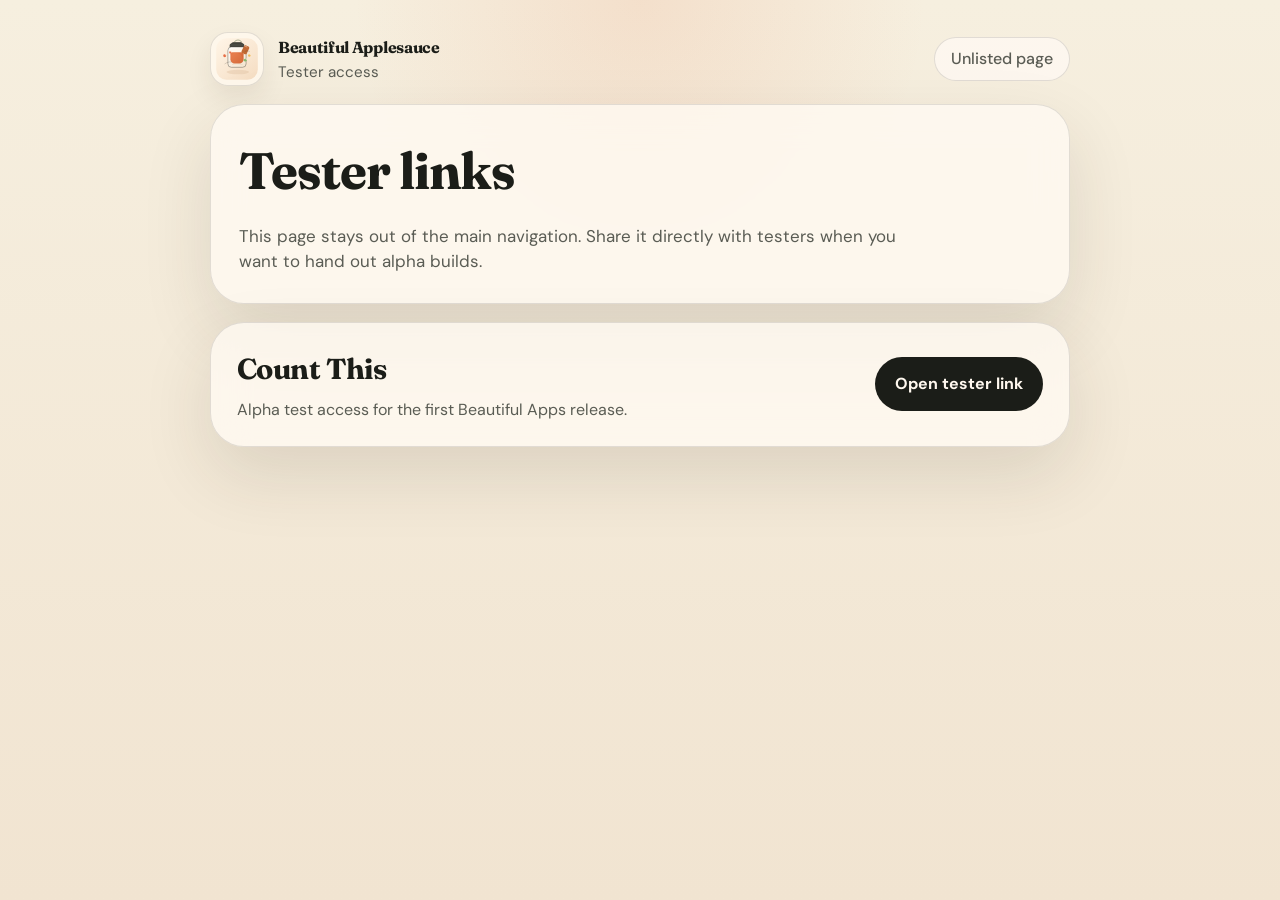
==== links/index.html @ a37e6dd3 "initial beautiful applesauce site" ====
<!doctype html>
<html lang="en">
  <head>
    <meta charset="UTF-8" />
    <meta name="viewport" content="width=device-width, initial-scale=1.0" />
    <meta name="robots" content="noindex, nofollow" />
    <meta name="description" content="Tester links for Beautiful Apps alpha builds." />
    <title>Beautiful Applesauce Links</title>
    <link rel="preconnect" href="https://fonts.googleapis.com" />
    <link rel="preconnect" href="https://fonts.gstatic.com" crossorigin />
    <link
      href="https://fonts.googleapis.com/css2?family=Fraunces:opsz,wght@9..144,500;9..144,700&family=DM+Sans:wght@400;500;700&display=swap"
      rel="stylesheet"
    />
    <link rel="stylesheet" href="../assets/styles.css" />
  </head>
  <body class="links-page">
    <div class="page-shell links-shell">
      <header class="site-header compact">
        <a class="brand" href="/">
          <span class="brand-mark" aria-hidden="true">
            <img src="../assets/hero-mark.svg" alt="" />
          </span>
          <span class="brand-copy">
            <span class="brand-name">Beautiful Applesauce</span>
            <span class="brand-subtitle">Tester access</span>
          </span>
        </a>
        <span class="header-link muted">Unlisted page</span>
      </header>

      <main class="links-main">
        <section class="links-intro">
          <h1>Tester links</h1>
          <p>
            This page stays out of the main navigation. Share it directly with testers when you want to hand out alpha builds.
          </p>
        </section>

        <section class="link-list">
          <article class="link-card">
            <div>
              <h2>Count This</h2>
              <p>Alpha test access for the first Beautiful Apps release.</p>
            </div>
            <a
              class="link-button"
              href="https://play.google.com/apps/internaltest/4701193251673856448"
              target="_blank"
              rel="noreferrer"
            >
              Open tester link
            </a>
          </article>
        </section>
      </main>
    </div>
  </body>
</html>
---- assets/styles.css ----
:root {
  --bg: #f6efdf;
  --bg-alt: #f2e2c8;
  --surface: rgba(255, 250, 242, 0.78);
  --surface-strong: #fff8ee;
  --text: #1b1d18;
  --muted: #5a5c54;
  --line: rgba(27, 29, 24, 0.12);
  --accent: #e36f3d;
  --accent-dark: #c6552a;
  --accent-soft: #f8d2bf;
  --shadow: 0 28px 70px rgba(47, 39, 21, 0.12);
  --radius-xl: 34px;
  --radius-lg: 26px;
  --radius-md: 18px;
  --radius-sm: 12px;
  --max: 1160px;
}

* {
  box-sizing: border-box;
}

html {
  scroll-behavior: smooth;
}

body {
  margin: 0;
  min-height: 100vh;
  color: var(--text);
  background:
    radial-gradient(circle at 12% 10%, rgba(227, 111, 61, 0.16), transparent 28%),
    radial-gradient(circle at 88% 18%, rgba(189, 221, 183, 0.4), transparent 22%),
    linear-gradient(180deg, var(--bg) 0%, #f4ecd8 50%, #efe3cf 100%);
  font-family: "DM Sans", system-ui, sans-serif;
  line-height: 1.5;
}

body.links-page {
  background:
    radial-gradient(circle at 50% 0%, rgba(227, 111, 61, 0.12), transparent 26%),
    linear-gradient(180deg, var(--bg) 0%, #f1e4d1 100%);
}

a {
  color: inherit;
  text-decoration: none;
}

button,
input {
  font: inherit;
}

.page-shell {
  width: min(var(--max), calc(100vw - 48px));
  margin: 0 auto;
  padding: 24px 0 40px;
}

.site-header {
  display: flex;
  align-items: center;
  justify-content: space-between;
  gap: 16px;
  padding: 8px 0 26px;
}

.site-header.compact {
  padding-bottom: 18px;
}

.brand {
  display: inline-flex;
  align-items: center;
  gap: 14px;
}

.brand-mark {
  display: grid;
  place-items: center;
  width: 54px;
  height: 54px;
  border-radius: 18px;
  background: rgba(255, 248, 238, 0.84);
  border: 1px solid var(--line);
  box-shadow: 0 12px 26px rgba(54, 38, 16, 0.08);
  overflow: hidden;
}

.brand-mark img,
.hero-art {
  display: block;
  width: 100%;
  height: 100%;
  object-fit: cover;
}

.brand-copy {
  display: grid;
  gap: 2px;
}

.brand-name,
.hero h1,
.feature h2,
.app-teaser h2,
.phone-screen h3,
.links-intro h1,
.link-card h2 {
  font-family: "Fraunces", Georgia, serif;
  letter-spacing: -0.02em;
}

.brand-name {
  font-size: 1rem;
  font-weight: 700;
}

.brand-subtitle,
.header-link,
.signup-note,
.feature p,
.teaser-copy p,
.phone-screen p,
.links-intro p,
.link-card p {
  color: var(--muted);
}

.brand-subtitle {
  font-size: 0.95rem;
}

.header-link {
  display: inline-flex;
  align-items: center;
  min-height: 44px;
  padding: 0 16px;
  border-radius: 999px;
  border: 1px solid var(--line);
  background: rgba(255, 250, 244, 0.72);
  font-weight: 700;
}

.header-link.muted {
  font-weight: 500;
}

.hero {
  display: grid;
  grid-template-columns: minmax(0, 1.1fr) minmax(320px, 0.9fr);
  align-items: center;
  gap: 34px;
  min-height: calc(100vh - 130px);
}

.hero-copy {
  max-width: 700px;
}

.hero h1 {
  margin: 0;
  font-size: clamp(3.4rem, 7vw, 6.8rem);
  line-height: 0.95;
  max-width: 11ch;
}

.lead {
  margin: 24px 0 0;
  font-size: clamp(1.1rem, 1.5vw, 1.3rem);
  max-width: 34rem;
  color: var(--muted);
}

.signup {
  margin-top: 28px;
  display: grid;
  gap: 10px;
  max-width: 34rem;
}

.signup label {
  font-weight: 700;
}

.signup-row {
  display: flex;
  gap: 12px;
  flex-wrap: wrap;
}

.signup input {
  flex: 1 1 220px;
  min-height: 54px;
  padding: 0 18px;
  border-radius: 999px;
  border: 1px solid var(--line);
  background: rgba(255, 255, 255, 0.88);
  color: var(--text);
}

.signup input::placeholder {
  color: #8a8574;
}

.signup button,
.link-button {
  min-height: 54px;
  padding: 0 20px;
  border: 0;
  border-radius: 999px;
  background: var(--text);
  color: #fff8ef;
  font-weight: 700;
  display: inline-flex;
  align-items: center;
  justify-content: center;
  transition: transform 0.18s ease, background 0.18s ease;
}

.signup button:hover,
.link-button:hover,
.header-link:hover {
  transform: translateY(-1px);
}

.signup-note {
  margin: 0;
  font-size: 0.94rem;
}

.hero-visual {
  position: relative;
  display: grid;
  place-items: center;
  min-height: 560px;
}

.hero-art {
  width: min(100%, 540px);
  height: auto;
  filter: drop-shadow(0 36px 70px rgba(55, 37, 12, 0.16));
}

.visual-card {
  position: absolute;
  right: 8%;
  bottom: 8%;
  width: min(280px, 74%);
  padding: 18px 18px 20px;
  border-radius: 24px;
  border: 1px solid rgba(27, 29, 24, 0.1);
  background: rgba(255, 250, 242, 0.82);
  box-shadow: var(--shadow);
  backdrop-filter: blur(16px);
}

.visual-title,
.chip {
  margin: 0;
  font-weight: 700;
}

.visual-body {
  margin: 8px 0 0;
  color: var(--muted);
}

.feature-band {
  margin-top: 26px;
  display: grid;
  grid-template-columns: repeat(3, minmax(0, 1fr));
  gap: 18px;
}

.feature,
.teaser-panel,
.links-intro,
.link-card {
  border-radius: var(--radius-xl);
  border: 1px solid var(--line);
  background: var(--surface);
  box-shadow: var(--shadow);
  backdrop-filter: blur(18px);
}

.feature {
  padding: 22px 22px 24px;
}

.feature h2 {
  margin: 0 0 10px;
  font-size: 1.5rem;
}

.feature p {
  margin: 0;
}

.app-teaser {
  margin-top: 22px;
  display: grid;
  grid-template-columns: minmax(0, 1fr) minmax(360px, 0.9fr);
  gap: 24px;
  align-items: stretch;
}

.teaser-copy {
  padding: 18px 8px 18px 0;
}

.app-teaser h2 {
  margin: 0;
  font-size: clamp(2.2rem, 3vw, 3.3rem);
}

.teaser-copy p {
  margin: 18px 0 0;
  max-width: 34rem;
  font-size: 1.06rem;
}

.teaser-copy ul {
  margin: 20px 0 0;
  padding: 0;
  list-style: none;
  display: flex;
  flex-wrap: wrap;
  gap: 10px;
}

.teaser-copy li {
  padding: 10px 14px;
  border-radius: 999px;
  border: 1px solid rgba(27, 29, 24, 0.1);
  background: rgba(255, 248, 238, 0.8);
  font-weight: 700;
}

.teaser-panel {
  display: grid;
  place-items: center;
  padding: 28px;
}

.phone-shell {
  width: min(100%, 360px);
  padding: 12px;
  border-radius: 40px;
  background: linear-gradient(180deg, #1f221d, #31372f);
  box-shadow: 0 32px 56px rgba(23, 18, 8, 0.25);
}

.phone-screen {
  min-height: 440px;
  border-radius: 28px;
  padding: 28px 24px;
  background:
    radial-gradient(circle at 20% 0%, rgba(227, 111, 61, 0.18), transparent 24%),
    linear-gradient(180deg, #fffaf2 0%, #f8f0df 100%);
}

.chip {
  display: inline-flex;
  align-items: center;
  min-height: 34px;
  padding: 0 12px;
  border-radius: 999px;
  background: rgba(227, 111, 61, 0.14);
  color: var(--accent-dark);
  font-size: 0.94rem;
}

.phone-screen h3 {
  margin: 18px 0 0;
  font-size: clamp(1.9rem, 2.6vw, 2.5rem);
  line-height: 1;
}

.phone-screen p {
  margin: 14px 0 0;
  font-size: 1rem;
}

.phone-stats {
  margin-top: 28px;
  display: grid;
  gap: 12px;
}

.phone-stats span {
  display: flex;
  align-items: center;
  min-height: 52px;
  padding: 0 16px;
  border-radius: 18px;
  background: rgba(255, 255, 255, 0.76);
  border: 1px solid rgba(27, 29, 24, 0.08);
  font-weight: 700;
}

.links-shell {
  width: min(860px, calc(100vw - 48px));
}

.links-main {
  display: grid;
  gap: 18px;
  padding-bottom: 12px;
}

.links-intro {
  padding: 28px;
}

.links-intro h1 {
  margin: 0;
  font-size: clamp(2.4rem, 4vw, 4rem);
}

.links-intro p {
  margin: 14px 0 0;
  max-width: 42rem;
  font-size: 1.06rem;
}

.link-list {
  display: grid;
  gap: 16px;
}

.link-card {
  display: flex;
  align-items: center;
  justify-content: space-between;
  gap: 18px;
  padding: 24px 26px;
}

.link-card h2 {
  margin: 0;
  font-size: 1.8rem;
}

.link-card p {
  margin: 8px 0 0;
}

.link-button {
  flex: 0 0 auto;
  white-space: nowrap;
}

@media (max-width: 980px) {
  .hero,
  .app-teaser,
  .feature-band {
    grid-template-columns: 1fr;
  }

  .hero {
    min-height: auto;
    padding-top: 8px;
  }

  .hero-visual {
    min-height: 0;
    order: -1;
  }

  .feature-band {
    margin-top: 20px;
  }
}

@media (max-width: 720px) {
  .page-shell {
    width: min(var(--max), calc(100vw - 28px));
    padding-top: 16px;
  }

  .site-header,
  .link-card {
    flex-direction: column;
    align-items: flex-start;
  }

  .hero h1 {
    max-width: 12ch;
    font-size: clamp(3rem, 14vw, 4.6rem);
  }

  .signup-row {
    width: 100%;
  }

  .signup button,
  .link-button {
    width: 100%;
  }

  .visual-card {
    position: static;
    width: 100%;
    margin-top: 14px;
  }
}
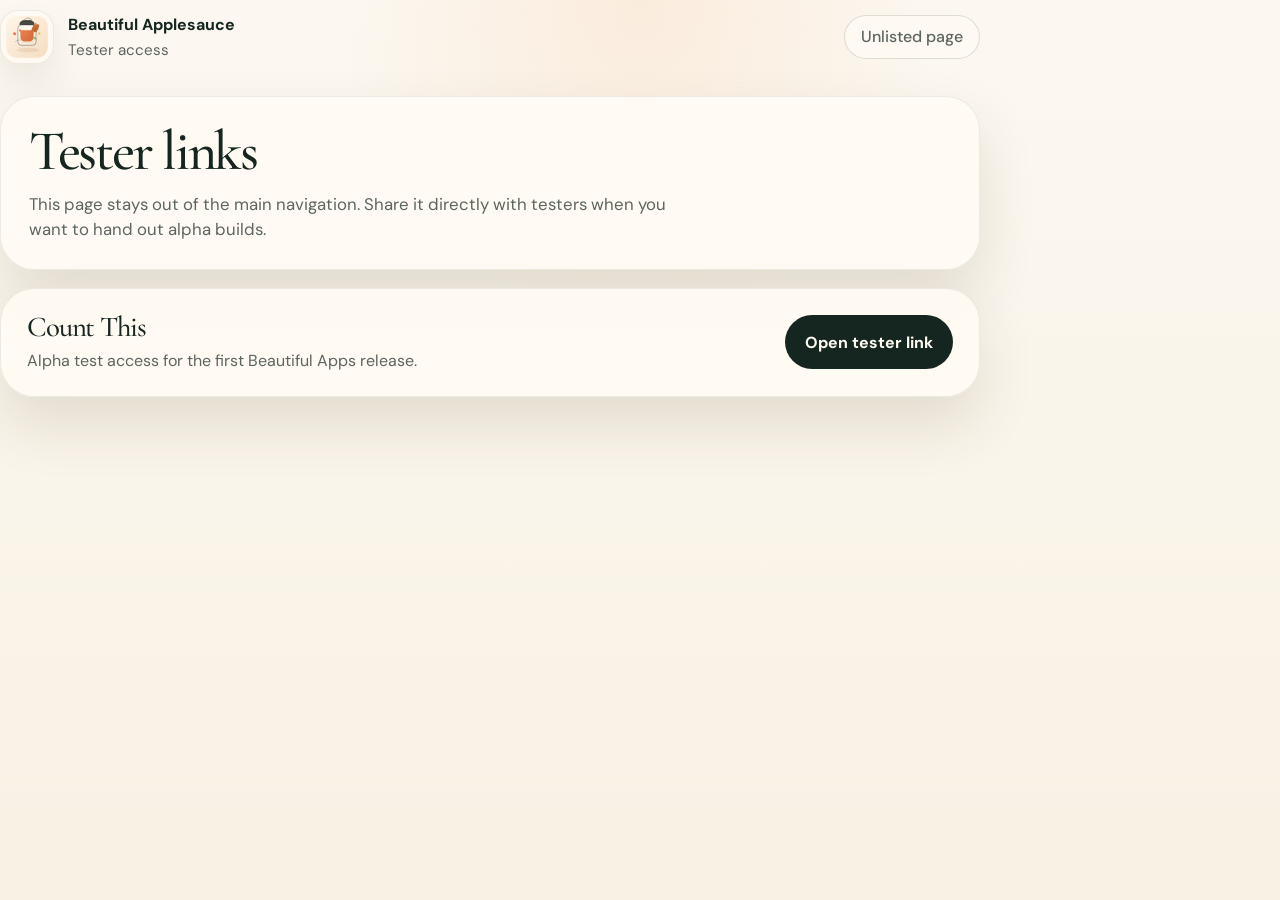
==== commit 67184c8e: "match landing page to mockup" ====
--- a/links/index.html
+++ b/links/index.html
@@ -9,7 +9,7 @@
     <link rel="preconnect" href="https://fonts.googleapis.com" />
     <link rel="preconnect" href="https://fonts.gstatic.com" crossorigin />
     <link
-      href="https://fonts.googleapis.com/css2?family=Fraunces:opsz,wght@9..144,500;9..144,700&family=DM+Sans:wght@400;500;700&display=swap"
+      href="https://fonts.googleapis.com/css2?family=Cormorant+Garamond:wght@400;500;600;700&family=DM+Sans:wght@400;500;700&display=swap"
       rel="stylesheet"
     />
     <link rel="stylesheet" href="../assets/styles.css" />
@@ -57,4 +57,3 @@
     </div>
   </body>
 </html>
-
--- a/assets/styles.css
+++ b/assets/styles.css
@@ -1,20 +1,24 @@
 :root {
-  --bg: #f6efdf;
-  --bg-alt: #f2e2c8;
-  --surface: rgba(255, 250, 242, 0.78);
-  --surface-strong: #fff8ee;
-  --text: #1b1d18;
-  --muted: #5a5c54;
-  --line: rgba(27, 29, 24, 0.12);
-  --accent: #e36f3d;
-  --accent-dark: #c6552a;
-  --accent-soft: #f8d2bf;
-  --shadow: 0 28px 70px rgba(47, 39, 21, 0.12);
+  --page: #fbf7ef;
+  --page-soft: #f3ead7;
+  --cream: #f4ebd7;
+  --cream-strong: #efe1c1;
+  --surface: rgba(255, 251, 243, 0.9);
+  --surface-strong: #fffaf2;
+  --ink: #152621;
+  --muted: #5c655f;
+  --line: rgba(21, 38, 33, 0.14);
+  --line-soft: rgba(21, 38, 33, 0.08);
+  --accent: #f1a463;
+  --accent-strong: #ef8e45;
+  --accent-soft: rgba(241, 164, 99, 0.16);
+  --shadow: 0 28px 58px rgba(57, 40, 11, 0.12);
+  --shadow-soft: 0 18px 34px rgba(57, 40, 11, 0.08);
   --radius-xl: 34px;
   --radius-lg: 26px;
   --radius-md: 18px;
   --radius-sm: 12px;
-  --max: 1160px;
+  --max: 1280px;
 }
 
 * {
@@ -28,19 +32,20 @@
 body {
   margin: 0;
   min-height: 100vh;
-  color: var(--text);
+  color: var(--ink);
   background:
-    radial-gradient(circle at 12% 10%, rgba(227, 111, 61, 0.16), transparent 28%),
-    radial-gradient(circle at 88% 18%, rgba(189, 221, 183, 0.4), transparent 22%),
-    linear-gradient(180deg, var(--bg) 0%, #f4ecd8 50%, #efe3cf 100%);
+    radial-gradient(circle at 18% 12%, rgba(247, 230, 201, 0.75), transparent 22%),
+    radial-gradient(circle at 82% 18%, rgba(245, 183, 131, 0.16), transparent 16%),
+    linear-gradient(180deg, #fcf8f1 0%, #fbf7ef 30%, #f7f0e1 100%);
   font-family: "DM Sans", system-ui, sans-serif;
-  line-height: 1.5;
+  line-height: 1.45;
+  overflow-x: hidden;
 }
 
 body.links-page {
   background:
-    radial-gradient(circle at 50% 0%, rgba(227, 111, 61, 0.12), transparent 26%),
-    linear-gradient(180deg, var(--bg) 0%, #f1e4d1 100%);
+    radial-gradient(circle at 50% 0%, rgba(241, 164, 99, 0.14), transparent 28%),
+    linear-gradient(180deg, #fcf8f1 0%, #f8f1e4 100%);
 }
 
 a {
@@ -53,10 +58,468 @@
   font: inherit;
 }
 
-.page-shell {
-  width: min(var(--max), calc(100vw - 48px));
+button {
+  cursor: pointer;
+}
+
+.sr-only {
+  position: absolute;
+  width: 1px;
+  height: 1px;
+  padding: 0;
+  margin: -1px;
+  overflow: hidden;
+  clip: rect(0, 0, 0, 0);
+  white-space: nowrap;
+  border: 0;
+}
+
+.page {
+  width: min(var(--max), calc(100vw - 64px));
   margin: 0 auto;
-  padding: 24px 0 40px;
+  padding: 48px 0 32px;
+}
+
+.hero-section {
+  position: relative;
+  display: grid;
+  grid-template-columns: minmax(0, 1.02fr) minmax(380px, 0.98fr);
+  align-items: center;
+  gap: 24px;
+  min-height: 760px;
+  padding: 18px 0 120px;
+}
+
+.hero-copy {
+  position: relative;
+  z-index: 1;
+  max-width: 700px;
+  padding-top: 28px;
+}
+
+.title-wrap {
+  position: relative;
+  display: inline-block;
+}
+
+.hero-title {
+  margin: 0;
+  color: var(--ink);
+  font-family: "Cormorant Garamond", Georgia, serif;
+  font-size: clamp(5.1rem, 10.8vw, 8.5rem);
+  font-weight: 400;
+  line-height: 0.83;
+  letter-spacing: -0.05em;
+}
+
+.hero-title span {
+  display: block;
+}
+
+.title-mark {
+  position: absolute;
+  top: 36px;
+  right: 70px;
+  width: 22px;
+  height: 34px;
+  border-radius: 0 100% 60% 100%;
+  background: linear-gradient(180deg, #f6b270 0%, #ef8d44 100%);
+  transform: rotate(35deg);
+  box-shadow: 0 3px 8px rgba(130, 76, 20, 0.15);
+}
+
+.title-mark::before {
+  content: "";
+  position: absolute;
+  left: -8px;
+  top: 6px;
+  width: 12px;
+  height: 12px;
+  border-radius: 50%;
+  background: #965227;
+}
+
+.hero-lede {
+  margin: 26px 0 0;
+  max-width: 18ch;
+  color: var(--muted);
+  font-size: clamp(1.5rem, 2.4vw, 2rem);
+  line-height: 1.34;
+  letter-spacing: -0.02em;
+}
+
+.early-access {
+  margin-top: 42px;
+  max-width: 688px;
+}
+
+.signup-row {
+  display: grid;
+  grid-template-columns: minmax(0, 1fr) auto;
+  align-items: stretch;
+}
+
+.signup-field {
+  display: grid;
+  grid-template-columns: auto minmax(0, 1fr);
+  align-items: center;
+  gap: 14px;
+  min-height: 74px;
+  padding: 0 18px 0 18px;
+  border: 1px solid rgba(21, 38, 33, 0.12);
+  border-right: 0;
+  border-radius: 18px 0 0 18px;
+  background: var(--surface);
+  box-shadow: var(--shadow-soft);
+}
+
+.field-icon {
+  width: 28px;
+  height: 28px;
+  color: #707a74;
+  flex: none;
+}
+
+.signup-field input {
+  width: 100%;
+  min-width: 0;
+  border: 0;
+  background: transparent;
+  color: var(--ink);
+  font-size: 1.02rem;
+  outline: none;
+}
+
+.signup-field input::placeholder {
+  color: #77817a;
+  opacity: 1;
+}
+
+.primary-button {
+  display: inline-flex;
+  align-items: center;
+  justify-content: center;
+  gap: 10px;
+  min-width: 218px;
+  padding: 0 24px;
+  border: 0;
+  border-radius: 0 18px 18px 0;
+  background: linear-gradient(180deg, #f3b077 0%, #f09e59 100%);
+  color: #19221c;
+  font-size: 1.12rem;
+  font-weight: 500;
+  box-shadow: var(--shadow-soft);
+}
+
+.ghost-button {
+  display: inline-flex;
+  align-items: center;
+  gap: 16px;
+  min-height: 62px;
+  margin-top: 34px;
+  padding: 0 22px;
+  border: 2px solid #21312c;
+  border-radius: 18px;
+  background: rgba(255, 250, 241, 0.76);
+  box-shadow: var(--shadow-soft);
+  font-size: 1.05rem;
+  font-weight: 500;
+}
+
+.ghost-icon {
+  width: 24px;
+  height: 24px;
+  color: #1d2824;
+}
+
+.hero-art {
+  position: relative;
+  display: grid;
+  place-items: center;
+  align-self: stretch;
+  justify-self: end;
+  align-self: center;
+  min-height: 640px;
+}
+
+.jar-illustration {
+  width: min(100%, 680px);
+  height: auto;
+  overflow: visible;
+  filter: drop-shadow(0 24px 44px rgba(96, 65, 18, 0.16));
+}
+
+.wave-divider {
+  position: absolute;
+  left: 50%;
+  bottom: -2px;
+  width: calc(100vw - 8px);
+  height: 190px;
+  transform: translateX(-50%);
+  pointer-events: none;
+}
+
+.feature-section {
+  position: relative;
+  display: grid;
+  grid-template-columns: minmax(340px, 0.92fr) minmax(0, 1.08fr);
+  align-items: center;
+  gap: 84px;
+  padding: 106px 0 34px;
+}
+
+.phone-figure {
+  display: grid;
+  place-items: center;
+  transform: translateY(-10px);
+}
+
+.phone-shell {
+  width: 330px;
+  padding: 10px;
+  border-radius: 40px;
+  background: linear-gradient(180deg, #1d2025 0%, #06070a 100%);
+  box-shadow: 0 26px 54px rgba(24, 19, 9, 0.2);
+}
+
+.phone-screen {
+  position: relative;
+  min-height: 630px;
+  border-radius: 30px;
+  padding: 18px 18px 10px;
+  background: linear-gradient(180deg, #fcf7ed 0%, #f6efdf 100%);
+  overflow: hidden;
+}
+
+.phone-top {
+  display: flex;
+  align-items: center;
+  justify-content: space-between;
+  color: #1a2320;
+  font-size: 0;
+}
+
+.top-icon {
+  width: 24px;
+  height: 24px;
+}
+
+.top-icon.bars {
+  width: 26px;
+}
+
+.phone-copy {
+  margin-top: 40px;
+  text-align: center;
+}
+
+.phone-copy h2,
+.feature-copy h2,
+.links-intro h1,
+.link-card h2 {
+  margin: 0;
+  font-family: "Cormorant Garamond", Georgia, serif;
+  letter-spacing: -0.04em;
+  line-height: 0.95;
+}
+
+.phone-copy h2 {
+  font-size: 2.4rem;
+  font-weight: 500;
+}
+
+.phone-copy p {
+  margin: 16px 0 0;
+  color: #3b423d;
+  font-size: 1.12rem;
+  line-height: 1.36;
+}
+
+.counter-card {
+  width: 154px;
+  margin: 18px auto 0;
+  padding: 24px 20px 18px;
+  border: 1px solid rgba(21, 38, 33, 0.08);
+  border-radius: 28px;
+  background: rgba(255, 252, 245, 0.82);
+  box-shadow: 0 14px 28px rgba(94, 70, 24, 0.08);
+}
+
+.counter-value {
+  display: block;
+  color: var(--ink);
+  font-family: "Cormorant Garamond", Georgia, serif;
+  font-size: 4.8rem;
+  line-height: 0.82;
+  text-align: center;
+}
+
+.counter-actions {
+  display: flex;
+  justify-content: space-between;
+  margin-top: 16px;
+}
+
+.counter-dot {
+  display: inline-flex;
+  align-items: center;
+  justify-content: center;
+  width: 42px;
+  height: 42px;
+  border-radius: 50%;
+  background: #f5edd8;
+  color: #5d5d4e;
+  font-size: 2rem;
+  line-height: 1;
+}
+
+.counter-dot.plus {
+  background: #f7af68;
+  color: #fffaf2;
+}
+
+.new-count-button {
+  display: block;
+  min-height: 38px;
+  margin: 18px auto 0;
+  padding: 0 22px;
+  border: 1px solid rgba(21, 38, 33, 0.12);
+  border-radius: 999px;
+  background: rgba(255, 250, 241, 0.88);
+  color: #26322d;
+  font-size: 0.98rem;
+  box-shadow: 0 12px 22px rgba(94, 70, 24, 0.05);
+}
+
+.landscape-art {
+  position: absolute;
+  left: 0;
+  right: 0;
+  bottom: -4px;
+  width: 100%;
+  height: 164px;
+}
+
+.feature-copy {
+  position: relative;
+  z-index: 1;
+  padding: 12px 52px 38px 0;
+}
+
+.feature-kicker {
+  margin: 0 0 16px;
+  color: var(--accent-strong);
+  font-size: 1rem;
+  letter-spacing: 0.18em;
+}
+
+.feature-copy h2 {
+  font-size: clamp(3.9rem, 5.4vw, 5.2rem);
+  font-weight: 500;
+}
+
+.feature-lede {
+  margin: 20px 0 0;
+  max-width: 18ch;
+  color: #5a635d;
+  font-size: clamp(1.45rem, 2.05vw, 1.95rem);
+  line-height: 1.34;
+  letter-spacing: -0.02em;
+}
+
+.feature-list {
+  display: grid;
+  gap: 16px;
+  margin: 28px 0 0;
+  padding: 0;
+  list-style: none;
+}
+
+.feature-list li {
+  display: flex;
+  align-items: center;
+  gap: 14px;
+  color: #324039;
+  font-size: 1.18rem;
+  line-height: 1.28;
+}
+
+.feature-icon {
+  display: inline-grid;
+  place-items: center;
+  width: 48px;
+  height: 48px;
+  border-radius: 14px;
+  flex: none;
+}
+
+.feature-icon svg {
+  width: 22px;
+  height: 22px;
+}
+
+.icon-fast {
+  background: rgba(246, 189, 104, 0.24);
+  color: #ee9f40;
+}
+
+.icon-grid {
+  background: rgba(199, 200, 161, 0.24);
+  color: #5f7155;
+}
+
+.icon-lock {
+  background: rgba(240, 221, 187, 0.44);
+  color: #23302b;
+}
+
+.play-button {
+  display: inline-flex;
+  align-items: center;
+  gap: 14px;
+  min-height: 62px;
+  margin-top: 28px;
+  padding: 0 20px 0 18px;
+  border-radius: 14px;
+  background: linear-gradient(180deg, #2f4f39 0%, #22372a 100%);
+  box-shadow: var(--shadow);
+  color: #f4f6f1;
+  font-size: 1.05rem;
+  font-weight: 500;
+}
+
+.play-icon {
+  width: 28px;
+  height: 28px;
+  flex: none;
+  filter: drop-shadow(0 1px 0 rgba(0, 0, 0, 0.08));
+}
+
+.tester-note {
+  margin: 12px 0 0;
+  color: #7b817d;
+  font-style: italic;
+  font-size: 1rem;
+}
+
+.apple-outline {
+  position: absolute;
+  right: 0;
+  bottom: 10px;
+  width: 170px;
+  height: 198px;
+  pointer-events: none;
+}
+
+/* Links page */
+.links-shell {
+  width: min(980px, calc(100vw - 64px));
+}
+
+.links-main {
+  display: grid;
+  gap: 18px;
+  padding: 10px 0 24px;
 }
 
 .site-header {
@@ -64,11 +527,7 @@
   align-items: center;
   justify-content: space-between;
   gap: 16px;
-  padding: 8px 0 26px;
-}
-
-.site-header.compact {
-  padding-bottom: 18px;
+  padding: 10px 0 22px;
 }
 
 .brand {
@@ -83,14 +542,13 @@
   width: 54px;
   height: 54px;
   border-radius: 18px;
-  background: rgba(255, 248, 238, 0.84);
-  border: 1px solid var(--line);
-  box-shadow: 0 12px 26px rgba(54, 38, 16, 0.08);
+  background: rgba(255, 250, 242, 0.84);
+  border: 1px solid var(--line-soft);
+  box-shadow: var(--shadow-soft);
   overflow: hidden;
 }
 
-.brand-mark img,
-.hero-art {
+.brand-mark img {
   display: block;
   width: 100%;
   height: 100%;
@@ -103,14 +561,9 @@
 }
 
 .brand-name,
-.hero h1,
-.feature h2,
-.app-teaser h2,
-.phone-screen h3,
 .links-intro h1,
 .link-card h2 {
-  font-family: "Fraunces", Georgia, serif;
-  letter-spacing: -0.02em;
+  color: var(--ink);
 }
 
 .brand-name {
@@ -120,10 +573,7 @@
 
 .brand-subtitle,
 .header-link,
-.signup-note,
-.feature p,
-.teaser-copy p,
-.phone-screen p,
+.feature-copy p,
 .links-intro p,
 .link-card p {
   color: var(--muted);
@@ -138,9 +588,9 @@
   align-items: center;
   min-height: 44px;
   padding: 0 16px;
+  border: 1px solid var(--line);
   border-radius: 999px;
-  border: 1px solid var(--line);
-  background: rgba(255, 250, 244, 0.72);
+  background: rgba(255, 251, 244, 0.72);
   font-weight: 700;
 }
 
@@ -148,363 +598,172 @@
   font-weight: 500;
 }
 
-.hero {
-  display: grid;
-  grid-template-columns: minmax(0, 1.1fr) minmax(320px, 0.9fr);
-  align-items: center;
-  gap: 34px;
-  min-height: calc(100vh - 130px);
-}
-
-.hero-copy {
-  max-width: 700px;
-}
-
-.hero h1 {
-  margin: 0;
-  font-size: clamp(3.4rem, 7vw, 6.8rem);
-  line-height: 0.95;
-  max-width: 11ch;
-}
-
-.lead {
-  margin: 24px 0 0;
-  font-size: clamp(1.1rem, 1.5vw, 1.3rem);
-  max-width: 34rem;
-  color: var(--muted);
-}
-
-.signup {
-  margin-top: 28px;
-  display: grid;
-  gap: 10px;
-  max-width: 34rem;
-}
-
-.signup label {
-  font-weight: 700;
-}
-
-.signup-row {
+.links-intro,
+.link-card {
+  border-radius: var(--radius-xl);
+  border: 1px solid var(--line-soft);
+  background: var(--surface);
+  box-shadow: var(--shadow);
+  backdrop-filter: blur(18px);
+}
+
+.links-intro {
+  padding: 28px;
+}
+
+.links-intro h1 {
+  font-size: clamp(2.6rem, 4.4vw, 4.1rem);
+  font-weight: 500;
+}
+
+.links-intro p {
+  margin: 14px 0 0;
+  max-width: 42rem;
+  font-size: 1.05rem;
+}
+
+.link-list {
+  display: grid;
+  gap: 16px;
+}
+
+.link-card {
   display: flex;
-  gap: 12px;
-  flex-wrap: wrap;
-}
-
-.signup input {
-  flex: 1 1 220px;
-  min-height: 54px;
-  padding: 0 18px;
-  border-radius: 999px;
-  border: 1px solid var(--line);
-  background: rgba(255, 255, 255, 0.88);
-  color: var(--text);
-}
-
-.signup input::placeholder {
-  color: #8a8574;
-}
-
-.signup button,
+  align-items: center;
+  justify-content: space-between;
+  gap: 20px;
+  padding: 24px 26px;
+}
+
+.link-card h2 {
+  font-size: 1.8rem;
+  font-weight: 500;
+}
+
+.link-card p {
+  margin: 8px 0 0;
+}
+
 .link-button {
+  display: inline-flex;
+  align-items: center;
+  justify-content: center;
   min-height: 54px;
   padding: 0 20px;
   border: 0;
   border-radius: 999px;
-  background: var(--text);
-  color: #fff8ef;
+  background: var(--ink);
+  color: #fffaf0;
   font-weight: 700;
-  display: inline-flex;
-  align-items: center;
-  justify-content: center;
-  transition: transform 0.18s ease, background 0.18s ease;
-}
-
-.signup button:hover,
-.link-button:hover,
-.header-link:hover {
-  transform: translateY(-1px);
-}
-
-.signup-note {
-  margin: 0;
-  font-size: 0.94rem;
-}
-
-.hero-visual {
-  position: relative;
-  display: grid;
-  place-items: center;
-  min-height: 560px;
-}
-
-.hero-art {
-  width: min(100%, 540px);
-  height: auto;
-  filter: drop-shadow(0 36px 70px rgba(55, 37, 12, 0.16));
-}
-
-.visual-card {
-  position: absolute;
-  right: 8%;
-  bottom: 8%;
-  width: min(280px, 74%);
-  padding: 18px 18px 20px;
-  border-radius: 24px;
-  border: 1px solid rgba(27, 29, 24, 0.1);
-  background: rgba(255, 250, 242, 0.82);
-  box-shadow: var(--shadow);
-  backdrop-filter: blur(16px);
-}
-
-.visual-title,
-.chip {
-  margin: 0;
-  font-weight: 700;
-}
-
-.visual-body {
-  margin: 8px 0 0;
-  color: var(--muted);
-}
-
-.feature-band {
-  margin-top: 26px;
-  display: grid;
-  grid-template-columns: repeat(3, minmax(0, 1fr));
-  gap: 18px;
-}
-
-.feature,
-.teaser-panel,
-.links-intro,
-.link-card {
-  border-radius: var(--radius-xl);
-  border: 1px solid var(--line);
-  background: var(--surface);
-  box-shadow: var(--shadow);
-  backdrop-filter: blur(18px);
-}
-
-.feature {
-  padding: 22px 22px 24px;
-}
-
-.feature h2 {
-  margin: 0 0 10px;
-  font-size: 1.5rem;
-}
-
-.feature p {
-  margin: 0;
-}
-
-.app-teaser {
-  margin-top: 22px;
-  display: grid;
-  grid-template-columns: minmax(0, 1fr) minmax(360px, 0.9fr);
-  gap: 24px;
-  align-items: stretch;
-}
-
-.teaser-copy {
-  padding: 18px 8px 18px 0;
-}
-
-.app-teaser h2 {
-  margin: 0;
-  font-size: clamp(2.2rem, 3vw, 3.3rem);
-}
-
-.teaser-copy p {
-  margin: 18px 0 0;
-  max-width: 34rem;
-  font-size: 1.06rem;
-}
-
-.teaser-copy ul {
-  margin: 20px 0 0;
-  padding: 0;
-  list-style: none;
-  display: flex;
-  flex-wrap: wrap;
-  gap: 10px;
-}
-
-.teaser-copy li {
-  padding: 10px 14px;
-  border-radius: 999px;
-  border: 1px solid rgba(27, 29, 24, 0.1);
-  background: rgba(255, 248, 238, 0.8);
-  font-weight: 700;
-}
-
-.teaser-panel {
-  display: grid;
-  place-items: center;
-  padding: 28px;
-}
-
-.phone-shell {
-  width: min(100%, 360px);
-  padding: 12px;
-  border-radius: 40px;
-  background: linear-gradient(180deg, #1f221d, #31372f);
-  box-shadow: 0 32px 56px rgba(23, 18, 8, 0.25);
-}
-
-.phone-screen {
-  min-height: 440px;
-  border-radius: 28px;
-  padding: 28px 24px;
-  background:
-    radial-gradient(circle at 20% 0%, rgba(227, 111, 61, 0.18), transparent 24%),
-    linear-gradient(180deg, #fffaf2 0%, #f8f0df 100%);
-}
-
-.chip {
-  display: inline-flex;
-  align-items: center;
-  min-height: 34px;
-  padding: 0 12px;
-  border-radius: 999px;
-  background: rgba(227, 111, 61, 0.14);
-  color: var(--accent-dark);
-  font-size: 0.94rem;
-}
-
-.phone-screen h3 {
-  margin: 18px 0 0;
-  font-size: clamp(1.9rem, 2.6vw, 2.5rem);
-  line-height: 1;
-}
-
-.phone-screen p {
-  margin: 14px 0 0;
-  font-size: 1rem;
-}
-
-.phone-stats {
-  margin-top: 28px;
-  display: grid;
-  gap: 12px;
-}
-
-.phone-stats span {
-  display: flex;
-  align-items: center;
-  min-height: 52px;
-  padding: 0 16px;
-  border-radius: 18px;
-  background: rgba(255, 255, 255, 0.76);
-  border: 1px solid rgba(27, 29, 24, 0.08);
-  font-weight: 700;
-}
-
-.links-shell {
-  width: min(860px, calc(100vw - 48px));
-}
-
-.links-main {
-  display: grid;
-  gap: 18px;
-  padding-bottom: 12px;
-}
-
-.links-intro {
-  padding: 28px;
-}
-
-.links-intro h1 {
-  margin: 0;
-  font-size: clamp(2.4rem, 4vw, 4rem);
-}
-
-.links-intro p {
-  margin: 14px 0 0;
-  max-width: 42rem;
-  font-size: 1.06rem;
-}
-
-.link-list {
-  display: grid;
-  gap: 16px;
-}
-
-.link-card {
-  display: flex;
-  align-items: center;
-  justify-content: space-between;
-  gap: 18px;
-  padding: 24px 26px;
-}
-
-.link-card h2 {
-  margin: 0;
-  font-size: 1.8rem;
-}
-
-.link-card p {
-  margin: 8px 0 0;
-}
-
-.link-button {
-  flex: 0 0 auto;
   white-space: nowrap;
 }
 
-@media (max-width: 980px) {
-  .hero,
-  .app-teaser,
-  .feature-band {
+@media (max-width: 880px) {
+  .hero-section,
+  .feature-section {
     grid-template-columns: 1fr;
   }
 
-  .hero {
+  .hero-section {
     min-height: auto;
-    padding-top: 8px;
-  }
-
-  .hero-visual {
+    padding-bottom: 96px;
+  }
+
+  .hero-copy {
+    max-width: 760px;
+  }
+
+  .hero-art {
     min-height: 0;
-    order: -1;
-  }
-
-  .feature-band {
-    margin-top: 20px;
+    width: 100%;
+  }
+
+  .feature-section {
+    gap: 44px;
+  }
+
+  .feature-copy {
+    padding-right: 0;
+    max-width: 760px;
+  }
+
+  .apple-outline {
+    right: 0;
+    bottom: 0;
   }
 }
 
 @media (max-width: 720px) {
-  .page-shell {
+  .page,
+  .links-shell {
     width: min(var(--max), calc(100vw - 28px));
-    padding-top: 16px;
-  }
-
-  .site-header,
-  .link-card {
+  }
+
+  .page {
+    padding-top: 22px;
+  }
+
+  .hero-title {
+    font-size: clamp(3.8rem, 19vw, 4.8rem);
+  }
+
+  .hero-lede {
+    max-width: 20ch;
+    font-size: 1.45rem;
+  }
+
+  .signup-row {
+    grid-template-columns: 1fr;
+    gap: 12px;
+  }
+
+  .signup-field {
+    border-right: 1px solid rgba(21, 38, 33, 0.12);
+    border-radius: 18px;
+  }
+
+  .primary-button {
+    min-height: 60px;
+    border-radius: 18px;
+  }
+
+  .ghost-button {
+    width: 100%;
+    justify-content: center;
+  }
+
+  .wave-divider {
+    height: 130px;
+  }
+
+  .phone-figure {
+    transform: none;
+  }
+
+  .phone-shell {
+    width: min(100%, 320px);
+  }
+
+  .feature-copy h2 {
+    font-size: clamp(3rem, 17vw, 4rem);
+  }
+
+  .feature-lede {
+    max-width: 22ch;
+    font-size: 1.28rem;
+  }
+
+  .feature-list li {
+    font-size: 1.06rem;
+  }
+
+  .link-card,
+  .site-header {
     flex-direction: column;
     align-items: flex-start;
   }
 
-  .hero h1 {
-    max-width: 12ch;
-    font-size: clamp(3rem, 14vw, 4.6rem);
-  }
-
-  .signup-row {
-    width: 100%;
-  }
-
-  .signup button,
   .link-button {
     width: 100%;
   }
-
-  .visual-card {
-    position: static;
-    width: 100%;
-    margin-top: 14px;
-  }
-}
-
+}
